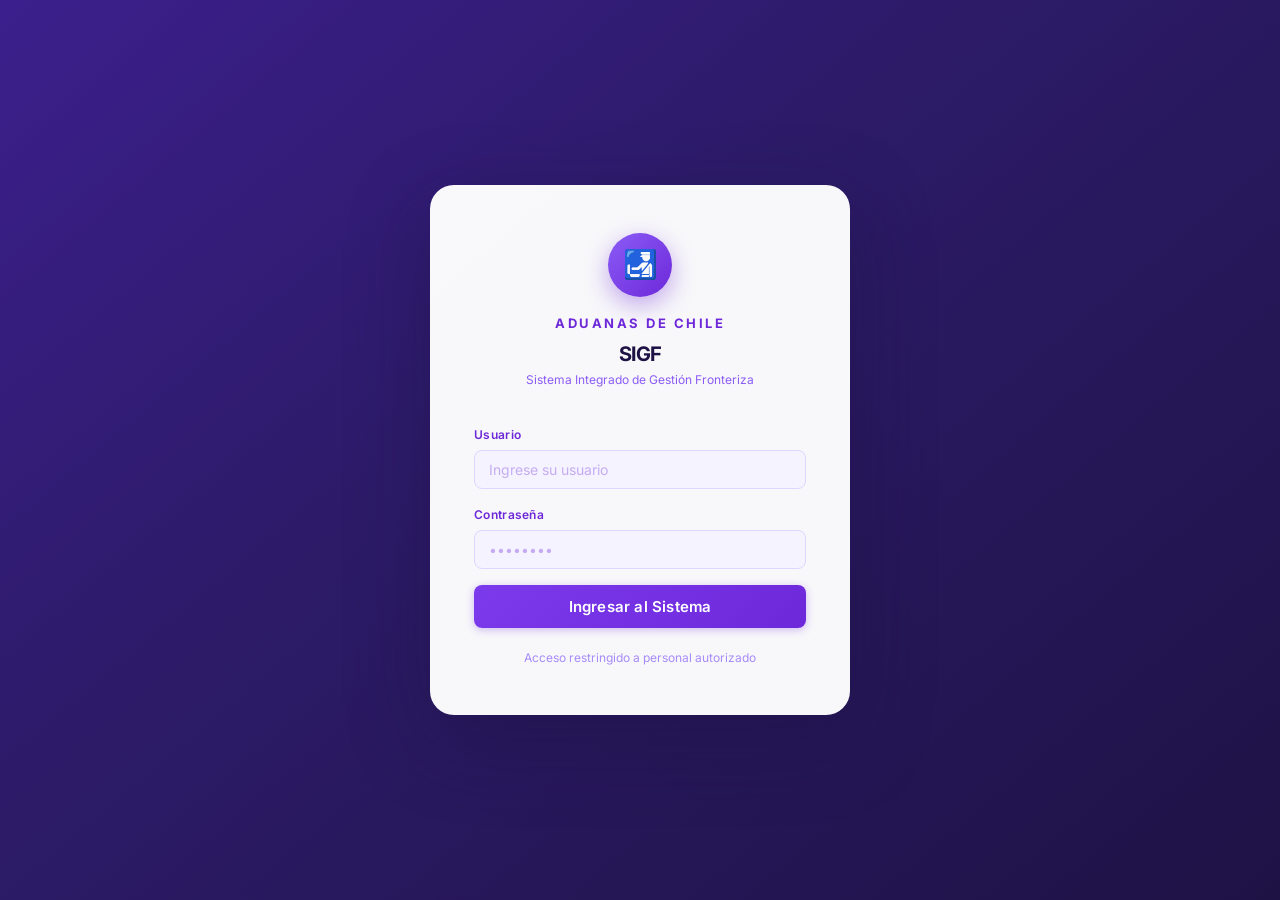
==== index.html @ 6f96b2ba "añadimiento prototipo" ====
<html><head><meta charset="UTF-8"><meta name="viewport" content="width=device-width,initial-scale=1"><title>SIGF – Aduanas de Chile</title><link rel="stylesheet" href="style.css"></head>
<body>
<div class="login-page">
  <div class="login-card">
    <div class="login-brand">
      <div class="login-logo-ring"><span>🛃</span></div>
      <h1>Aduanas de Chile</h1>
      <p>SIGF</p>
      <small>Sistema Integrado de Gestión Fronteriza</small>
    </div>
    <div class="form-group">
      <label>Usuario</label>
      <input type="text" placeholder="Ingrese su usuario">
    </div>
    <div class="form-group">
      <label>Contraseña</label>
      <input type="password" placeholder="••••••••">
    </div>
    <a href="dashboard.html" style="text-decoration:none;display:block;margin-top:8px">
      <button style="width:100%;justify-content:center;padding:12px;font-size:15px">Ingresar al Sistema</button>
    </a>
    <p style="text-align:center;font-size:12px;color:#a78bfa;margin-top:20px">Acceso restringido a personal autorizado</p>
  </div>
</div>
</body></html>
---- style.css ----
@import url('https://fonts.googleapis.com/css2?family=Inter:wght@300;400;500;600;700&display=swap');

*, *::before, *::after { box-sizing: border-box; margin: 0; padding: 0; }

:root {
  --purple-50: #f5f3ff;
  --purple-100: #ede9fe;
  --purple-200: #ddd6fe;
  --purple-400: #a78bfa;
  --purple-500: #8b5cf6;
  --purple-600: #7c3aed;
  --purple-700: #6d28d9;
  --purple-800: #5b21b6;
  --purple-900: #4c1d95;
  --violet-deep: #2d1b69;
  --sidebar-bg: linear-gradient(160deg, #3b1f8c 0%, #2d1b69 50%, #1e1245 100%);
  --accent: #a78bfa;
  --accent-hover: #c4b5fd;
  --text-on-dark: #ede9fe;
  --text-muted-dark: #a78bfa;
  --body-bg: #f5f3ff;
  --card-bg: #ffffff;
  --text-primary: #1e1245;
  --text-secondary: #6d28d9;
  --text-muted: #7c3aed;
  --border: #ddd6fe;
  --input-bg: #f5f3ff;
  --success: #059669;
  --warning: #d97706;
  --danger: #dc2626;
  --radius-sm: 8px;
  --radius-md: 12px;
  --radius-lg: 18px;
  --shadow-sm: 0 1px 3px rgba(109,40,217,0.08), 0 1px 2px rgba(109,40,217,0.04);
  --shadow-md: 0 4px 16px rgba(109,40,217,0.12), 0 1px 4px rgba(109,40,217,0.06);
  --shadow-lg: 0 8px 32px rgba(109,40,217,0.16), 0 2px 8px rgba(109,40,217,0.08);
}

body {
  font-family: 'Inter', sans-serif;
  background: var(--body-bg);
  color: var(--text-primary);
  font-size: 14px;
  line-height: 1.6;
  min-height: 100vh;
}

/* ── SIDEBAR ── */
.sidebar {
  position: fixed;
  left: 0; top: 0;
  width: 240px; height: 100vh;
  background: var(--sidebar-bg);
  display: flex;
  flex-direction: column;
  padding: 0;
  z-index: 100;
  overflow: hidden;
}

.sidebar-header {
  padding: 28px 24px 20px;
  border-bottom: 1px solid rgba(167,139,250,0.15);
}

.sidebar-logo {
  font-size: 11px;
  font-weight: 600;
  letter-spacing: 2px;
  text-transform: uppercase;
  color: var(--accent);
  margin-bottom: 4px;
}

.sidebar-title {
  font-size: 22px;
  font-weight: 700;
  color: #ffffff;
  letter-spacing: -0.5px;
}

.sidebar-subtitle {
  font-size: 11px;
  color: rgba(196,181,253,0.7);
  margin-top: 2px;
  font-weight: 400;
}

.sidebar-nav {
  flex: 1;
  padding: 16px 12px;
  overflow-y: auto;
}

.sidebar-section {
  font-size: 10px;
  font-weight: 600;
  letter-spacing: 1.5px;
  text-transform: uppercase;
  color: rgba(167,139,250,0.5);
  padding: 12px 12px 6px;
}

.sidebar a {
  display: flex;
  align-items: center;
  gap: 10px;
  color: rgba(237,233,254,0.75);
  text-decoration: none;
  padding: 10px 12px;
  border-radius: var(--radius-sm);
  font-size: 13.5px;
  font-weight: 500;
  transition: all 0.18s ease;
  margin-bottom: 2px;
}

.sidebar a:hover {
  background: rgba(167,139,250,0.15);
  color: #ffffff;
}

.sidebar a.active {
  background: rgba(167,139,250,0.22);
  color: #ffffff;
  box-shadow: inset 3px 0 0 var(--accent);
}

.sidebar a .nav-icon {
  font-size: 16px;
  width: 20px;
  text-align: center;
  opacity: 0.85;
}

.sidebar-footer {
  padding: 16px 20px;
  border-top: 1px solid rgba(167,139,250,0.15);
}

.user-chip {
  display: flex;
  align-items: center;
  gap: 10px;
}

.user-avatar {
  width: 32px; height: 32px;
  border-radius: 50%;
  background: linear-gradient(135deg, var(--purple-500), var(--purple-700));
  display: flex; align-items: center; justify-content: center;
  font-size: 12px; font-weight: 600; color: white;
  flex-shrink: 0;
}

.user-name { font-size: 13px; color: var(--text-on-dark); font-weight: 500; }
.user-role { font-size: 11px; color: rgba(196,181,253,0.6); }

/* ── MAIN ── */
.main {
  margin-left: 240px;
  padding: 32px 36px;
  min-height: 100vh;
}

.page-header {
  margin-bottom: 28px;
}

.page-header h1 {
  font-size: 26px;
  font-weight: 700;
  color: var(--text-primary);
  letter-spacing: -0.5px;
}

.page-header p {
  color: var(--purple-600);
  font-size: 13.5px;
  margin-top: 4px;
  font-weight: 400;
}

/* ── CARDS ── */
.card {
  background: var(--card-bg);
  border-radius: var(--radius-lg);
  border: 1px solid var(--border);
  padding: 24px 28px;
  margin-bottom: 20px;
  box-shadow: var(--shadow-sm);
}

.card-title {
  font-size: 14px;
  font-weight: 600;
  color: var(--text-primary);
  margin-bottom: 16px;
  display: flex;
  align-items: center;
  gap: 8px;
}

.card-title::before {
  content: '';
  width: 3px; height: 16px;
  background: var(--purple-500);
  border-radius: 2px;
  display: inline-block;
}

/* ── STATS ── */
.stats {
  display: grid;
  grid-template-columns: repeat(auto-fit, minmax(160px, 1fr));
  gap: 16px;
  margin-bottom: 24px;
}

.stat {
  background: var(--card-bg);
  border: 1px solid var(--border);
  border-radius: var(--radius-md);
  padding: 20px;
  box-shadow: var(--shadow-sm);
  position: relative;
  overflow: hidden;
}

.stat::before {
  content: '';
  position: absolute;
  top: 0; left: 0; right: 0;
  height: 3px;
  background: linear-gradient(90deg, var(--purple-500), var(--purple-400));
}

.stat-icon {
  font-size: 22px;
  color: var(--purple-400);
  margin-bottom: 10px;
}

.stat-label {
  font-size: 11px;
  font-weight: 600;
  letter-spacing: 0.8px;
  text-transform: uppercase;
  color: var(--purple-600);
  margin-bottom: 4px;
}

.stat-value {
  font-size: 28px;
  font-weight: 700;
  color: var(--text-primary);
  letter-spacing: -1px;
}

.stat-sub {
  font-size: 11px;
  color: var(--success);
  font-weight: 500;
  margin-top: 4px;
}

/* ── FORM ELEMENTS ── */
.form-group {
  margin-bottom: 16px;
}

.form-group label {
  display: block;
  font-size: 12px;
  font-weight: 600;
  color: var(--purple-700);
  margin-bottom: 6px;
  letter-spacing: 0.3px;
}

input[type="text"], input[type="password"], input[type="date"],
input:not([type]), select, textarea {
  width: 100%;
  padding: 10px 14px;
  background: var(--input-bg);
  border: 1.5px solid var(--border);
  border-radius: var(--radius-sm);
  font-family: inherit;
  font-size: 14px;
  color: var(--text-primary);
  outline: none;
  transition: border-color 0.18s, box-shadow 0.18s;
  appearance: none;
}

input:not([type="checkbox"]):focus, select:focus {
  border-color: var(--purple-500);
  box-shadow: 0 0 0 3px rgba(139,92,246,0.15);
  background: #ffffff;
}

input::placeholder { color: rgba(109,40,217,0.35); }

/* ── BUTTONS ── */
button, .btn {
  display: inline-flex;
  align-items: center;
  gap: 7px;
  padding: 10px 20px;
  border-radius: var(--radius-sm);
  font-family: inherit;
  font-size: 13.5px;
  font-weight: 600;
  cursor: pointer;
  border: none;
  transition: all 0.18s ease;
  letter-spacing: 0.2px;
}

.btn-primary, button:not(.btn-secondary):not(.btn-ghost) {
  background: linear-gradient(135deg, var(--purple-600), var(--purple-700));
  color: white;
  box-shadow: 0 2px 8px rgba(109,40,217,0.3);
}

.btn-primary:hover, button:not(.btn-secondary):not(.btn-ghost):hover {
  background: linear-gradient(135deg, var(--purple-500), var(--purple-600));
  box-shadow: 0 4px 14px rgba(109,40,217,0.4);
  transform: translateY(-1px);
}

.btn-secondary {
  background: var(--purple-50);
  color: var(--purple-700);
  border: 1.5px solid var(--purple-200);
}

.btn-secondary:hover {
  background: var(--purple-100);
  border-color: var(--purple-400);
}

.btn-ghost {
  background: transparent;
  color: var(--purple-600);
  border: 1.5px solid var(--border);
}

.btn-ghost:hover { background: var(--purple-50); }

/* ── TABLE ── */
table {
  width: 100%;
  border-collapse: collapse;
  font-size: 13.5px;
}

th {
  background: var(--purple-50);
  color: var(--purple-700);
  font-weight: 600;
  font-size: 11px;
  letter-spacing: 0.8px;
  text-transform: uppercase;
  padding: 10px 14px;
  text-align: left;
  border-bottom: 2px solid var(--border);
}

td {
  padding: 12px 14px;
  border-bottom: 1px solid var(--purple-50);
  color: var(--text-primary);
  vertical-align: middle;
}

tr:last-child td { border-bottom: none; }
tr:hover td { background: var(--purple-50); }

/* ── BADGES ── */
.badge {
  display: inline-flex;
  align-items: center;
  gap: 4px;
  padding: 3px 10px;
  border-radius: 99px;
  font-size: 11px;
  font-weight: 600;
}

.badge-success { background: #d1fae5; color: #065f46; }
.badge-warning { background: #fef3c7; color: #92400e; }
.badge-danger  { background: #fee2e2; color: #991b1b; }
.badge-purple  { background: var(--purple-100); color: var(--purple-800); }

/* ── ALERT / NOTICE ── */
.alert {
  display: flex;
  align-items: flex-start;
  gap: 12px;
  padding: 14px 18px;
  border-radius: var(--radius-md);
  margin-bottom: 20px;
  font-size: 13.5px;
}

.alert-warning {
  background: #fffbeb;
  border: 1px solid #fde68a;
  color: #92400e;
}

.alert-icon { font-size: 18px; flex-shrink: 0; margin-top: 1px; }

/* ── CHECKBOX CUSTOM ── */
.check-item {
  display: flex;
  align-items: center;
  gap: 10px;
  padding: 12px 0;
  border-bottom: 1px solid var(--purple-50);
  cursor: pointer;
}

.check-item:last-of-type { border-bottom: none; }

.check-item input[type="checkbox"] {
  width: 18px; height: 18px;
  accent-color: var(--purple-600);
  cursor: pointer;
  flex-shrink: 0;
}

.check-item span { font-size: 14px; color: var(--text-primary); font-weight: 500; }
.check-item small { color: var(--purple-600); font-size: 12px; }

/* ── LOGIN PAGE ── */
.login-page {
  min-height: 100vh;
  display: flex;
  align-items: center;
  justify-content: center;
  background: linear-gradient(140deg, #3b1f8c 0%, #2d1b69 40%, #1e1245 100%);
  padding: 24px;
}

.login-card {
  background: rgba(255,255,255,0.97);
  border-radius: 24px;
  padding: 48px 44px;
  width: 100%;
  max-width: 420px;
  box-shadow: 0 24px 80px rgba(29,18,69,0.45);
}

.login-brand {
  text-align: center;
  margin-bottom: 36px;
}

.login-logo-ring {
  width: 64px; height: 64px;
  border-radius: 50%;
  background: linear-gradient(135deg, var(--purple-500), var(--purple-700));
  display: flex; align-items: center; justify-content: center;
  margin: 0 auto 16px;
  box-shadow: 0 8px 24px rgba(109,40,217,0.4);
}

.login-logo-ring span { font-size: 28px; }

.login-brand h1 {
  font-size: 13px;
  font-weight: 700;
  letter-spacing: 2.5px;
  text-transform: uppercase;
  color: var(--purple-700);
  margin-bottom: 4px;
}

.login-brand p {
  font-size: 20px;
  font-weight: 700;
  color: var(--text-primary);
  letter-spacing: -0.5px;
}

.login-brand small {
  font-size: 12px;
  color: var(--purple-500);
}

.form-row { display: grid; grid-template-columns: 1fr 1fr; gap: 12px; }

/* ── DIVIDER ── */
.divider {
  height: 1px;
  background: var(--border);
  margin: 20px 0;
}

/* ── SCROLLBAR ── */
::-webkit-scrollbar { width: 5px; }
::-webkit-scrollbar-track { background: transparent; }
::-webkit-scrollbar-thumb { background: var(--purple-200); border-radius: 99px; }
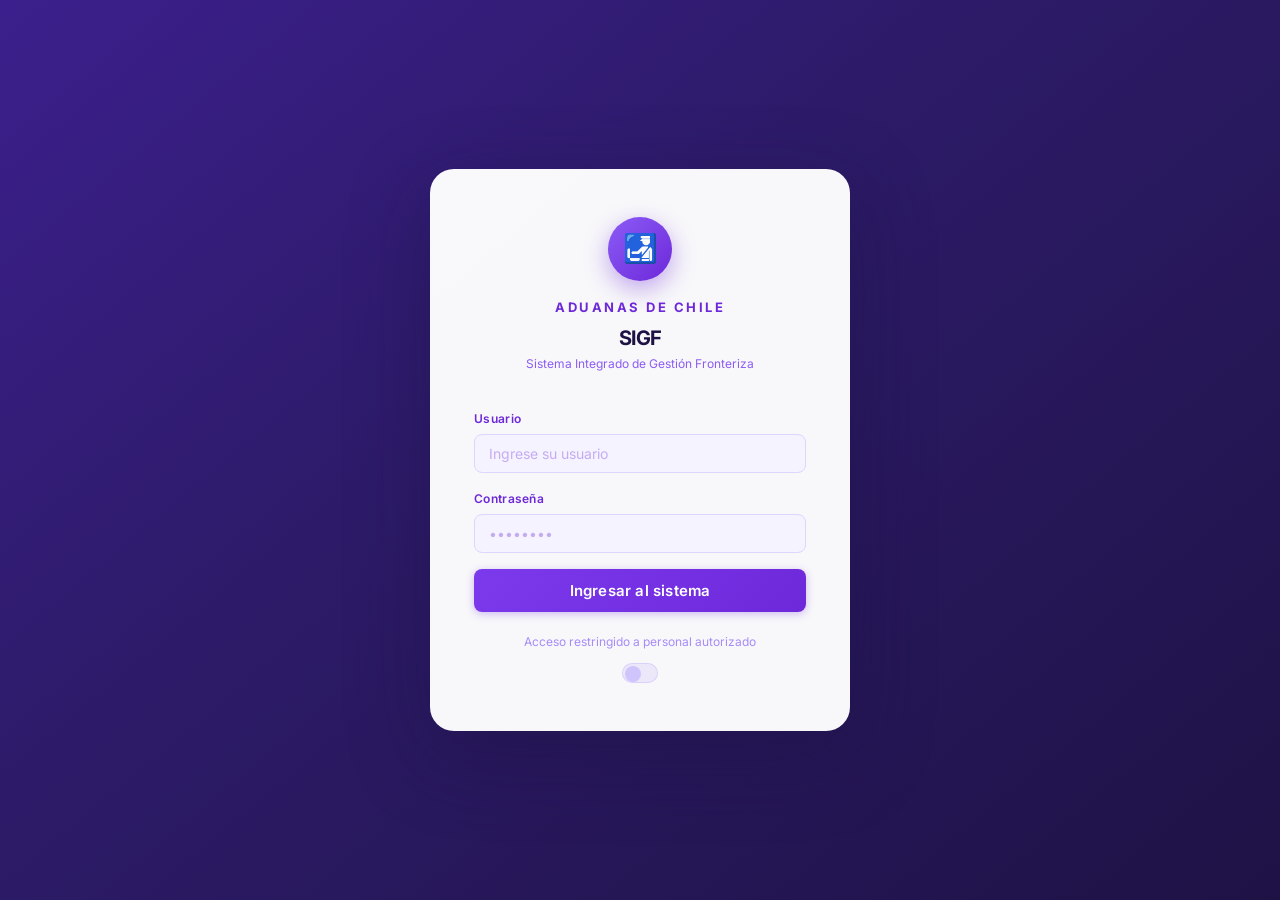
==== commit d6042b5e: "nueva version prototipo" ====
--- a/index.html
+++ b/index.html
@@ -1,4 +1,6 @@
-<html><head><meta charset="UTF-8"><meta name="viewport" content="width=device-width,initial-scale=1"><title>SIGF – Aduanas de Chile</title><link rel="stylesheet" href="style.css"></head>
+<html><head><meta charset="UTF-8"><meta name="viewport" content="width=device-width,initial-scale=1"><link rel="stylesheet" href="style.css"><script>
+  (function(){var d=localStorage.getItem("sigf-dark");if(d==="true"||(d===null&&window.matchMedia("(prefers-color-scheme:dark)").matches))document.body.classList.add("dark")})()
+</script><title>SIGF – Aduanas de Chile</title></head>
 <body>
 <div class="login-page">
   <div class="login-card">
@@ -8,18 +10,14 @@
       <p>SIGF</p>
       <small>Sistema Integrado de Gestión Fronteriza</small>
     </div>
-    <div class="form-group">
-      <label>Usuario</label>
-      <input type="text" placeholder="Ingrese su usuario">
-    </div>
-    <div class="form-group">
-      <label>Contraseña</label>
-      <input type="password" placeholder="••••••••">
-    </div>
+    <div class="form-group"><label>Usuario</label><input type="text" placeholder="Ingrese su usuario"></div>
+    <div class="form-group"><label>Contraseña</label><input type="password" placeholder="••••••••"></div>
     <a href="dashboard.html" style="text-decoration:none;display:block;margin-top:8px">
-      <button style="width:100%;justify-content:center;padding:12px;font-size:15px">Ingresar al Sistema</button>
+      <button style="width:100%;justify-content:center;padding:12px;font-size:15px">Ingresar al sistema</button>
     </a>
     <p style="text-align:center;font-size:12px;color:#a78bfa;margin-top:20px">Acceso restringido a personal autorizado</p>
+    <div style="text-align:center;margin-top:12px"><span class="dark-toggle" style="display:inline-block;cursor:pointer" title="Modo oscuro"></span></div>
   </div>
 </div>
+<script src="sigf.js"></script>
 </body></html>
--- a/style.css
+++ b/style.css
@@ -2,6 +2,7 @@
 
 *, *::before, *::after { box-sizing: border-box; margin: 0; padding: 0; }
 
+/* ── LIGHT MODE ── */
 :root {
   --purple-50: #f5f3ff;
   --purple-100: #ede9fe;
@@ -12,30 +13,46 @@
   --purple-700: #6d28d9;
   --purple-800: #5b21b6;
   --purple-900: #4c1d95;
-  --violet-deep: #2d1b69;
   --sidebar-bg: linear-gradient(160deg, #3b1f8c 0%, #2d1b69 50%, #1e1245 100%);
   --accent: #a78bfa;
-  --accent-hover: #c4b5fd;
-  --text-on-dark: #ede9fe;
-  --text-muted-dark: #a78bfa;
   --body-bg: #f5f3ff;
   --card-bg: #ffffff;
   --text-primary: #1e1245;
   --text-secondary: #6d28d9;
-  --text-muted: #7c3aed;
   --border: #ddd6fe;
   --input-bg: #f5f3ff;
+  --input-text: #1e1245;
+  --th-bg: #f5f3ff;
+  --tr-hover: #f5f3ff;
+  --td-border: #ede9fe;
+  --label-color: #6d28d9;
   --success: #059669;
-  --warning: #d97706;
-  --danger: #dc2626;
   --radius-sm: 8px;
   --radius-md: 12px;
   --radius-lg: 18px;
-  --shadow-sm: 0 1px 3px rgba(109,40,217,0.08), 0 1px 2px rgba(109,40,217,0.04);
-  --shadow-md: 0 4px 16px rgba(109,40,217,0.12), 0 1px 4px rgba(109,40,217,0.06);
-  --shadow-lg: 0 8px 32px rgba(109,40,217,0.16), 0 2px 8px rgba(109,40,217,0.08);
-}
-
+  --shadow-sm: 0 1px 3px rgba(109,40,217,0.08);
+  --shadow-md: 0 4px 16px rgba(109,40,217,0.12);
+  --transition: 0.22s ease;
+}
+
+/* ── DARK MODE ── */
+body.dark {
+  --body-bg: #0f0a1e;
+  --card-bg: #1a1133;
+  --text-primary: #ede9fe;
+  --text-secondary: #c4b5fd;
+  --border: #2d1f5e;
+  --input-bg: #130d2b;
+  --input-text: #ede9fe;
+  --th-bg: #1a1133;
+  --tr-hover: #1e1540;
+  --td-border: #1e1540;
+  --label-color: #c4b5fd;
+  --shadow-sm: 0 1px 3px rgba(0,0,0,0.4);
+  --shadow-md: 0 4px 16px rgba(0,0,0,0.5);
+}
+
+/* ── BASE ── */
 body {
   font-family: 'Inter', sans-serif;
   background: var(--body-bg);
@@ -43,7 +60,29 @@
   font-size: 14px;
   line-height: 1.6;
   min-height: 100vh;
-}
+  transition: background var(--transition), color var(--transition);
+}
+
+/* ── PAGE TRANSITIONS ── */
+.page-enter {
+  animation: fadeSlideIn 0.3s ease forwards;
+}
+
+@keyframes fadeSlideIn {
+  from { opacity: 0; transform: translateY(14px); }
+  to   { opacity: 1; transform: translateY(0); }
+}
+
+.card {
+  animation: fadeSlideIn 0.3s ease forwards;
+}
+.card:nth-child(2) { animation-delay: 0.05s; }
+.card:nth-child(3) { animation-delay: 0.1s; }
+.stat { animation: fadeSlideIn 0.3s ease forwards; }
+.stat:nth-child(1) { animation-delay: 0.0s; }
+.stat:nth-child(2) { animation-delay: 0.06s; }
+.stat:nth-child(3) { animation-delay: 0.12s; }
+.stat:nth-child(4) { animation-delay: 0.18s; }
 
 /* ── SIDEBAR ── */
 .sidebar {
@@ -53,9 +92,9 @@
   background: var(--sidebar-bg);
   display: flex;
   flex-direction: column;
-  padding: 0;
-  z-index: 100;
+  z-index: 200;
   overflow: hidden;
+  transition: transform 0.3s cubic-bezier(0.4,0,0.2,1), width 0.3s ease;
 }
 
 .sidebar-header {
@@ -83,7 +122,6 @@
   font-size: 11px;
   color: rgba(196,181,253,0.7);
   margin-top: 2px;
-  font-weight: 400;
 }
 
 .sidebar-nav {
@@ -111,13 +149,14 @@
   border-radius: var(--radius-sm);
   font-size: 13.5px;
   font-weight: 500;
-  transition: all 0.18s ease;
+  transition: background 0.18s, color 0.18s, transform 0.18s;
   margin-bottom: 2px;
 }
 
 .sidebar a:hover {
   background: rgba(167,139,250,0.15);
   color: #ffffff;
+  transform: translateX(3px);
 }
 
 .sidebar a.active {
@@ -126,23 +165,18 @@
   box-shadow: inset 3px 0 0 var(--accent);
 }
 
-.sidebar a .nav-icon {
-  font-size: 16px;
-  width: 20px;
-  text-align: center;
-  opacity: 0.85;
-}
+.sidebar a .nav-icon { font-size: 16px; width: 20px; text-align: center; }
 
 .sidebar-footer {
   padding: 16px 20px;
   border-top: 1px solid rgba(167,139,250,0.15);
-}
-
-.user-chip {
   display: flex;
   align-items: center;
-  gap: 10px;
-}
+  justify-content: space-between;
+  gap: 8px;
+}
+
+.user-chip { display: flex; align-items: center; gap: 10px; }
 
 .user-avatar {
   width: 32px; height: 32px;
@@ -153,19 +187,85 @@
   flex-shrink: 0;
 }
 
-.user-name { font-size: 13px; color: var(--text-on-dark); font-weight: 500; }
+.user-name { font-size: 13px; color: #ede9fe; font-weight: 500; }
 .user-role { font-size: 11px; color: rgba(196,181,253,0.6); }
+
+/* ── DARK MODE TOGGLE ── */
+.dark-toggle {
+  background: rgba(167,139,250,0.15);
+  border: 1px solid rgba(167,139,250,0.25);
+  border-radius: 99px;
+  width: 36px; height: 20px;
+  position: relative;
+  cursor: pointer;
+  flex-shrink: 0;
+  transition: background 0.2s;
+}
+
+.dark-toggle::after {
+  content: '';
+  position: absolute;
+  top: 2px; left: 2px;
+  width: 16px; height: 16px;
+  border-radius: 50%;
+  background: rgba(196,181,253,0.7);
+  transition: transform 0.22s cubic-bezier(0.4,0,0.2,1), background 0.2s;
+}
+
+body.dark .dark-toggle { background: rgba(139,92,246,0.4); }
+body.dark .dark-toggle::after { transform: translateX(16px); background: #ffffff; }
+
+/* ── HAMBURGER (mobile) ── */
+.hamburger {
+  display: none;
+  position: fixed;
+  top: 14px; left: 14px;
+  z-index: 300;
+  background: var(--purple-700);
+  border: none;
+  border-radius: var(--radius-sm);
+  width: 40px; height: 40px;
+  cursor: pointer;
+  flex-direction: column;
+  align-items: center;
+  justify-content: center;
+  gap: 5px;
+  transition: background 0.18s;
+}
+
+.hamburger span {
+  display: block;
+  width: 20px; height: 2px;
+  background: white;
+  border-radius: 2px;
+  transition: transform 0.25s, opacity 0.25s;
+}
+
+.hamburger.open span:nth-child(1) { transform: translateY(7px) rotate(45deg); }
+.hamburger.open span:nth-child(2) { opacity: 0; }
+.hamburger.open span:nth-child(3) { transform: translateY(-7px) rotate(-45deg); }
+
+.sidebar-overlay {
+  display: none;
+  position: fixed;
+  inset: 0;
+  background: rgba(0,0,0,0.5);
+  z-index: 190;
+  backdrop-filter: blur(2px);
+  animation: fadeIn 0.2s ease;
+}
+
+@keyframes fadeIn { from { opacity: 0; } to { opacity: 1; } }
 
 /* ── MAIN ── */
 .main {
   margin-left: 240px;
   padding: 32px 36px;
   min-height: 100vh;
-}
-
-.page-header {
-  margin-bottom: 28px;
-}
+  transition: margin-left 0.3s ease;
+}
+
+.page-header { margin-bottom: 28px; animation: fadeSlideIn 0.3s ease; }
 
 .page-header h1 {
   font-size: 26px;
@@ -175,10 +275,9 @@
 }
 
 .page-header p {
-  color: var(--purple-600);
+  color: var(--text-secondary);
   font-size: 13.5px;
   margin-top: 4px;
-  font-weight: 400;
 }
 
 /* ── CARDS ── */
@@ -189,7 +288,10 @@
   padding: 24px 28px;
   margin-bottom: 20px;
   box-shadow: var(--shadow-sm);
-}
+  transition: background var(--transition), border-color var(--transition), box-shadow 0.18s;
+}
+
+.card:hover { box-shadow: var(--shadow-md); }
 
 .card-title {
   font-size: 14px;
@@ -225,7 +327,10 @@
   box-shadow: var(--shadow-sm);
   position: relative;
   overflow: hidden;
-}
+  transition: background var(--transition), border-color var(--transition), transform 0.18s, box-shadow 0.18s;
+}
+
+.stat:hover { transform: translateY(-3px); box-shadow: var(--shadow-md); }
 
 .stat::before {
   content: '';
@@ -235,47 +340,23 @@
   background: linear-gradient(90deg, var(--purple-500), var(--purple-400));
 }
 
-.stat-icon {
-  font-size: 22px;
-  color: var(--purple-400);
-  margin-bottom: 10px;
-}
-
+.stat-icon { font-size: 22px; margin-bottom: 10px; }
 .stat-label {
-  font-size: 11px;
-  font-weight: 600;
-  letter-spacing: 0.8px;
-  text-transform: uppercase;
-  color: var(--purple-600);
-  margin-bottom: 4px;
-}
-
-.stat-value {
-  font-size: 28px;
-  font-weight: 700;
-  color: var(--text-primary);
-  letter-spacing: -1px;
-}
-
-.stat-sub {
-  font-size: 11px;
-  color: var(--success);
-  font-weight: 500;
-  margin-top: 4px;
-}
-
-/* ── FORM ELEMENTS ── */
-.form-group {
-  margin-bottom: 16px;
-}
+  font-size: 11px; font-weight: 600;
+  letter-spacing: 0.8px; text-transform: uppercase;
+  color: var(--text-secondary); margin-bottom: 4px;
+}
+.stat-value { font-size: 28px; font-weight: 700; color: var(--text-primary); letter-spacing: -1px; }
+.stat-sub { font-size: 11px; color: var(--success); font-weight: 500; margin-top: 4px; }
+
+/* ── FORMS ── */
+.form-group { margin-bottom: 16px; }
 
 .form-group label {
   display: block;
-  font-size: 12px;
-  font-weight: 600;
-  color: var(--purple-700);
-  margin-bottom: 6px;
-  letter-spacing: 0.3px;
+  font-size: 12px; font-weight: 600;
+  color: var(--label-color);
+  margin-bottom: 6px; letter-spacing: 0.3px;
 }
 
 input[type="text"], input[type="password"], input[type="date"],
@@ -287,19 +368,22 @@
   border-radius: var(--radius-sm);
   font-family: inherit;
   font-size: 14px;
-  color: var(--text-primary);
+  color: var(--input-text);
   outline: none;
-  transition: border-color 0.18s, box-shadow 0.18s;
+  transition: border-color 0.18s, box-shadow 0.18s, background var(--transition);
   appearance: none;
 }
 
 input:not([type="checkbox"]):focus, select:focus {
   border-color: var(--purple-500);
   box-shadow: 0 0 0 3px rgba(139,92,246,0.15);
-  background: #ffffff;
 }
 
 input::placeholder { color: rgba(109,40,217,0.35); }
+body.dark input::placeholder { color: rgba(196,181,253,0.3); }
+body.dark select option { background: #1a1133; color: #ede9fe; }
+
+.form-row { display: grid; grid-template-columns: 1fr 1fr; gap: 12px; }
 
 /* ── BUTTONS ── */
 button, .btn {
@@ -317,13 +401,13 @@
   letter-spacing: 0.2px;
 }
 
-.btn-primary, button:not(.btn-secondary):not(.btn-ghost) {
+button:not(.btn-secondary):not(.btn-ghost):not(.dark-toggle):not(.hamburger) {
   background: linear-gradient(135deg, var(--purple-600), var(--purple-700));
   color: white;
   box-shadow: 0 2px 8px rgba(109,40,217,0.3);
 }
 
-.btn-primary:hover, button:not(.btn-secondary):not(.btn-ghost):hover {
+button:not(.btn-secondary):not(.btn-ghost):not(.dark-toggle):not(.hamburger):hover {
   background: linear-gradient(135deg, var(--purple-500), var(--purple-600));
   box-shadow: 0 4px 14px rgba(109,40,217,0.4);
   transform: translateY(-1px);
@@ -334,30 +418,24 @@
   color: var(--purple-700);
   border: 1.5px solid var(--purple-200);
 }
-
-.btn-secondary:hover {
-  background: var(--purple-100);
-  border-color: var(--purple-400);
-}
+body.dark .btn-secondary { background: #2d1f5e; color: #c4b5fd; border-color: #3d2a7a; }
+.btn-secondary:hover { background: var(--purple-100); }
 
 .btn-ghost {
   background: transparent;
   color: var(--purple-600);
   border: 1.5px solid var(--border);
 }
-
+body.dark .btn-ghost { color: #c4b5fd; }
 .btn-ghost:hover { background: var(--purple-50); }
+body.dark .btn-ghost:hover { background: rgba(139,92,246,0.1); }
 
 /* ── TABLE ── */
-table {
-  width: 100%;
-  border-collapse: collapse;
-  font-size: 13.5px;
-}
+table { width: 100%; border-collapse: collapse; font-size: 13.5px; }
 
 th {
-  background: var(--purple-50);
-  color: var(--purple-700);
+  background: var(--th-bg);
+  color: var(--text-secondary);
   font-weight: 600;
   font-size: 11px;
   letter-spacing: 0.8px;
@@ -365,23 +443,24 @@
   padding: 10px 14px;
   text-align: left;
   border-bottom: 2px solid var(--border);
+  transition: background var(--transition);
 }
 
 td {
   padding: 12px 14px;
-  border-bottom: 1px solid var(--purple-50);
+  border-bottom: 1px solid var(--td-border);
   color: var(--text-primary);
   vertical-align: middle;
+  transition: background 0.15s;
 }
 
 tr:last-child td { border-bottom: none; }
-tr:hover td { background: var(--purple-50); }
+tr:hover td { background: var(--tr-hover); }
 
 /* ── BADGES ── */
 .badge {
   display: inline-flex;
   align-items: center;
-  gap: 4px;
   padding: 3px 10px;
   border-radius: 99px;
   font-size: 11px;
@@ -393,7 +472,12 @@
 .badge-danger  { background: #fee2e2; color: #991b1b; }
 .badge-purple  { background: var(--purple-100); color: var(--purple-800); }
 
-/* ── ALERT / NOTICE ── */
+body.dark .badge-success { background: #064e3b; color: #6ee7b7; }
+body.dark .badge-warning { background: #78350f; color: #fcd34d; }
+body.dark .badge-danger  { background: #7f1d1d; color: #fca5a5; }
+body.dark .badge-purple  { background: #2d1f5e; color: #c4b5fd; }
+
+/* ── ALERT ── */
 .alert {
   display: flex;
   align-items: flex-start;
@@ -404,37 +488,25 @@
   font-size: 13.5px;
 }
 
-.alert-warning {
-  background: #fffbeb;
-  border: 1px solid #fde68a;
-  color: #92400e;
-}
-
+.alert-warning { background: #fffbeb; border: 1px solid #fde68a; color: #92400e; }
+body.dark .alert-warning { background: #2d1a00; border-color: #78350f; color: #fcd34d; }
 .alert-icon { font-size: 18px; flex-shrink: 0; margin-top: 1px; }
 
-/* ── CHECKBOX CUSTOM ── */
+/* ── CHECKBOXES ── */
 .check-item {
   display: flex;
   align-items: center;
   gap: 10px;
   padding: 12px 0;
-  border-bottom: 1px solid var(--purple-50);
+  border-bottom: 1px solid var(--td-border);
   cursor: pointer;
-}
-
+  transition: background 0.15s;
+}
 .check-item:last-of-type { border-bottom: none; }
-
-.check-item input[type="checkbox"] {
-  width: 18px; height: 18px;
-  accent-color: var(--purple-600);
-  cursor: pointer;
-  flex-shrink: 0;
-}
-
+.check-item input[type="checkbox"] { width: 18px; height: 18px; accent-color: var(--purple-600); flex-shrink: 0; }
 .check-item span { font-size: 14px; color: var(--text-primary); font-weight: 500; }
-.check-item small { color: var(--purple-600); font-size: 12px; }
-
-/* ── LOGIN PAGE ── */
+
+/* ── LOGIN ── */
 .login-page {
   min-height: 100vh;
   display: flex;
@@ -451,12 +523,19 @@
   width: 100%;
   max-width: 420px;
   box-shadow: 0 24px 80px rgba(29,18,69,0.45);
-}
-
-.login-brand {
-  text-align: center;
-  margin-bottom: 36px;
-}
+  animation: loginIn 0.45s cubic-bezier(0.34,1.56,0.64,1) forwards;
+}
+
+@keyframes loginIn {
+  from { opacity: 0; transform: scale(0.92) translateY(20px); }
+  to   { opacity: 1; transform: scale(1) translateY(0); }
+}
+
+body.dark .login-card { background: rgba(26,17,51,0.98); }
+body.dark .login-card .login-brand h1 { color: var(--accent); }
+body.dark .login-card .login-brand p { color: #ede9fe; }
+
+.login-brand { text-align: center; margin-bottom: 36px; }
 
 .login-logo-ring {
   width: 64px; height: 64px;
@@ -465,41 +544,62 @@
   display: flex; align-items: center; justify-content: center;
   margin: 0 auto 16px;
   box-shadow: 0 8px 24px rgba(109,40,217,0.4);
+  animation: pulse 2.5s ease-in-out infinite;
+}
+
+@keyframes pulse {
+  0%, 100% { box-shadow: 0 8px 24px rgba(109,40,217,0.4); }
+  50%       { box-shadow: 0 8px 36px rgba(109,40,217,0.65); }
 }
 
 .login-logo-ring span { font-size: 28px; }
-
-.login-brand h1 {
-  font-size: 13px;
-  font-weight: 700;
-  letter-spacing: 2.5px;
-  text-transform: uppercase;
-  color: var(--purple-700);
-  margin-bottom: 4px;
-}
-
-.login-brand p {
-  font-size: 20px;
-  font-weight: 700;
-  color: var(--text-primary);
-  letter-spacing: -0.5px;
-}
-
-.login-brand small {
-  font-size: 12px;
-  color: var(--purple-500);
-}
-
-.form-row { display: grid; grid-template-columns: 1fr 1fr; gap: 12px; }
-
-/* ── DIVIDER ── */
-.divider {
-  height: 1px;
-  background: var(--border);
-  margin: 20px 0;
-}
+.login-brand h1 { font-size: 13px; font-weight: 700; letter-spacing: 2.5px; text-transform: uppercase; color: var(--purple-700); margin-bottom: 4px; }
+.login-brand p { font-size: 20px; font-weight: 700; color: var(--text-primary); letter-spacing: -0.5px; }
+.login-brand small { font-size: 12px; color: var(--purple-500); }
 
 /* ── SCROLLBAR ── */
 ::-webkit-scrollbar { width: 5px; }
 ::-webkit-scrollbar-track { background: transparent; }
 ::-webkit-scrollbar-thumb { background: var(--purple-200); border-radius: 99px; }
+
+/* ── RESPONSIVE ── */
+@media (max-width: 768px) {
+  .hamburger { display: flex; }
+
+  .sidebar {
+    transform: translateX(-100%);
+    width: 260px;
+  }
+
+  .sidebar.open {
+    transform: translateX(0);
+    box-shadow: 4px 0 40px rgba(0,0,0,0.4);
+  }
+
+  .sidebar-overlay.show { display: block; }
+
+  .main {
+    margin-left: 0;
+    padding: 20px 16px;
+    padding-top: 68px;
+  }
+
+  .page-header h1 { font-size: 20px; }
+
+  .form-row { grid-template-columns: 1fr; }
+
+  .stats { grid-template-columns: 1fr 1fr; }
+
+  .card { padding: 18px 16px; }
+
+  table { font-size: 12px; }
+  th, td { padding: 8px 10px; }
+
+  .login-card { padding: 32px 24px; }
+
+  button:not(.hamburger) { font-size: 13px; padding: 9px 16px; }
+}
+
+@media (max-width: 480px) {
+  .stats { grid-template-columns: 1fr; }
+}
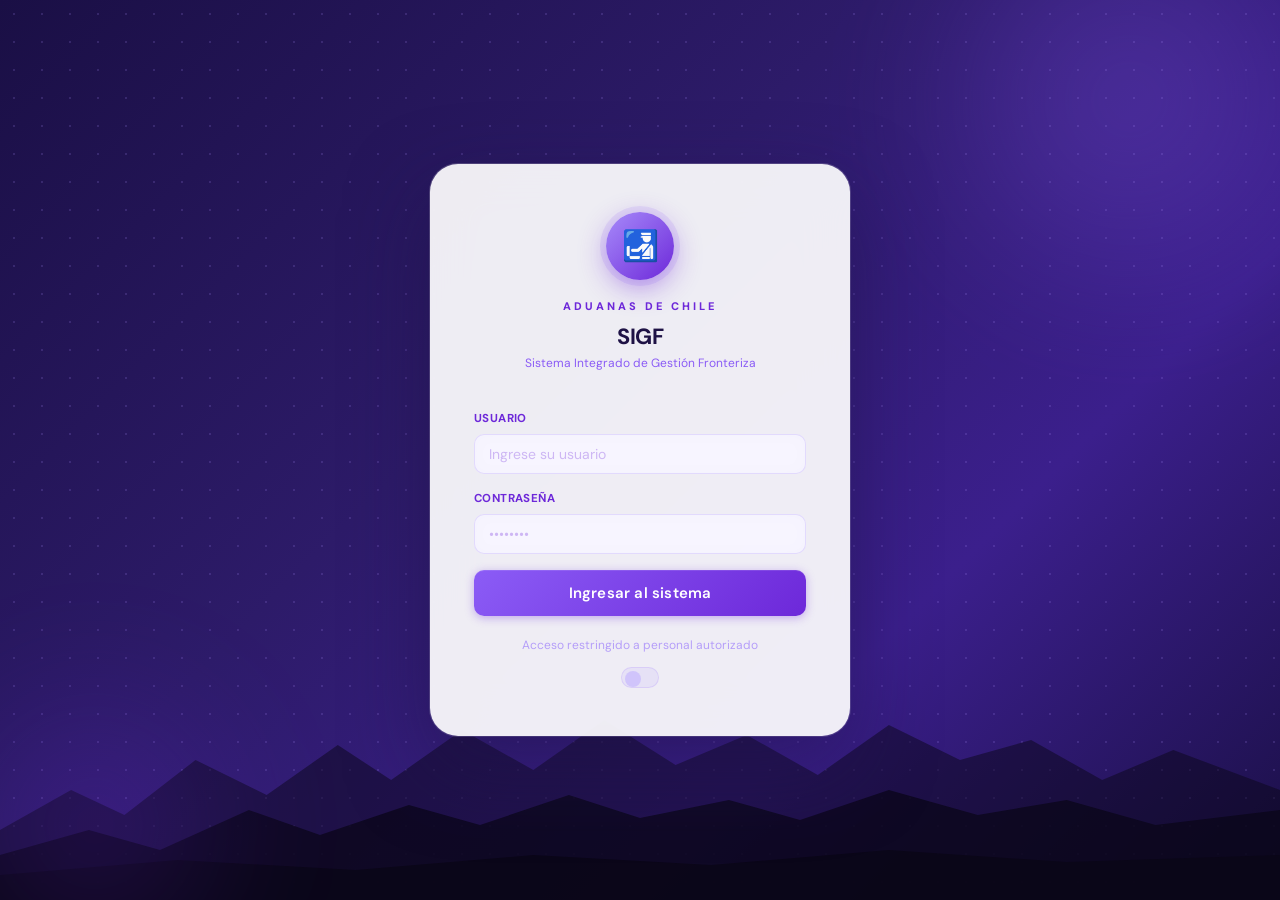
==== commit 456b22c4: "Rediseño" ====
--- a/index.html
+++ b/index.html
@@ -1,8 +1,17 @@
 <html><head><meta charset="UTF-8"><meta name="viewport" content="width=device-width,initial-scale=1"><link rel="stylesheet" href="style.css"><script>
-  (function(){var d=localStorage.getItem("sigf-dark");if(d==="true"||(d===null&&window.matchMedia("(prefers-color-scheme:dark)").matches))document.body.classList.add("dark")})()
-</script><title>SIGF – Aduanas de Chile</title></head>
+  (function(){var d=localStorage.getItem("sigf-dark");if(d==="true"||(d===null&&window.matchMedia("(prefers-color-scheme:dark)").matches))document.body.classList.add("dark")})()</script>
+<title>SIGF – Aduanas de Chile</title></head>
 <body>
 <div class="login-page">
+  <div class="login-dots"></div>
+  <!-- Mountain silhouette banner -->
+  <div class="login-banner">
+    <svg viewBox="0 0 1440 200" preserveAspectRatio="none" xmlns="http://www.w3.org/2000/svg">
+      <path d="M0,200 L0,130 L80,90 L140,115 L220,60 L300,95 L380,45 L440,80 L520,30 L600,70 L680,20 L760,65 L840,35 L920,75 L1000,25 L1080,60 L1160,40 L1240,80 L1320,50 L1440,90 L1440,200 Z" fill="rgba(10,6,24,0.5)"/>
+      <path d="M0,200 L0,155 L100,130 L180,150 L280,110 L360,135 L460,105 L540,125 L640,95 L720,118 L820,100 L900,120 L1000,90 L1100,115 L1200,100 L1300,125 L1440,110 L1440,200 Z" fill="rgba(10,6,24,0.75)"/>
+      <path d="M0,200 L0,175 L200,160 L400,170 L600,155 L800,165 L1000,150 L1200,162 L1440,155 L1440,200 Z" fill="rgba(10,6,24,0.9)"/>
+    </svg>
+  </div>
   <div class="login-card">
     <div class="login-brand">
       <div class="login-logo-ring"><span>🛃</span></div>
@@ -12,10 +21,10 @@
     </div>
     <div class="form-group"><label>Usuario</label><input type="text" placeholder="Ingrese su usuario"></div>
     <div class="form-group"><label>Contraseña</label><input type="password" placeholder="••••••••"></div>
-    <a href="dashboard.html" style="text-decoration:none;display:block;margin-top:8px">
-      <button style="width:100%;justify-content:center;padding:12px;font-size:15px">Ingresar al sistema</button>
+    <a href="dashboard.html" style="text-decoration:none;display:block;margin-top:10px">
+      <button style="width:100%;justify-content:center;padding:13px;font-size:15px">Ingresar al sistema</button>
     </a>
-    <p style="text-align:center;font-size:12px;color:#a78bfa;margin-top:20px">Acceso restringido a personal autorizado</p>
+    <p style="text-align:center;font-size:12px;color:#a78bfa;margin-top:20px;opacity:0.8">Acceso restringido a personal autorizado</p>
     <div style="text-align:center;margin-top:12px"><span class="dark-toggle" style="display:inline-block;cursor:pointer" title="Modo oscuro"></span></div>
   </div>
 </div>
--- a/style.css
+++ b/style.css
@@ -1,4 +1,4 @@
-@import url('https://fonts.googleapis.com/css2?family=Inter:wght@300;400;500;600;700&display=swap');
+@import url('https://fonts.googleapis.com/css2?family=Inter:wght@300;400;500;600;700&family=DM+Sans:wght@400;500;600;700&display=swap');
 
 *, *::before, *::after { box-sizing: border-box; margin: 0; padding: 0; }
 
@@ -13,48 +13,53 @@
   --purple-700: #6d28d9;
   --purple-800: #5b21b6;
   --purple-900: #4c1d95;
-  --sidebar-bg: linear-gradient(160deg, #3b1f8c 0%, #2d1b69 50%, #1e1245 100%);
+  --sidebar-bg: linear-gradient(175deg, #3b1f8c 0%, #2d1b69 50%, #1a0f45 100%);
   --accent: #a78bfa;
-  --body-bg: #f5f3ff;
-  --card-bg: #ffffff;
+  --accent-glow: rgba(139,92,246,0.35);
+  --body-bg: #f0edff;
+  --card-bg: rgba(255,255,255,0.85);
+  --card-glass: rgba(255,255,255,0.6);
   --text-primary: #1e1245;
   --text-secondary: #6d28d9;
-  --border: #ddd6fe;
-  --input-bg: #f5f3ff;
+  --border: rgba(167,139,250,0.25);
+  --input-bg: rgba(245,243,255,0.8);
   --input-text: #1e1245;
-  --th-bg: #f5f3ff;
-  --tr-hover: #f5f3ff;
-  --td-border: #ede9fe;
+  --th-bg: rgba(245,243,255,0.8);
+  --tr-hover: rgba(237,233,254,0.6);
+  --td-border: rgba(221,214,254,0.5);
   --label-color: #6d28d9;
   --success: #059669;
-  --radius-sm: 8px;
-  --radius-md: 12px;
-  --radius-lg: 18px;
-  --shadow-sm: 0 1px 3px rgba(109,40,217,0.08);
-  --shadow-md: 0 4px 16px rgba(109,40,217,0.12);
+  --radius-sm: 10px;
+  --radius-md: 14px;
+  --radius-lg: 20px;
+  --shadow-sm: 0 2px 8px rgba(109,40,217,0.08);
+  --shadow-md: 0 8px 32px rgba(109,40,217,0.16);
+  --shadow-glow: 0 0 24px rgba(139,92,246,0.25);
   --transition: 0.22s ease;
 }
 
 /* ── DARK MODE ── */
 body.dark {
-  --body-bg: #0f0a1e;
-  --card-bg: #1a1133;
+  --body-bg: #0a0618;
+  --card-bg: rgba(26,17,51,0.8);
+  --card-glass: rgba(20,12,40,0.7);
   --text-primary: #ede9fe;
   --text-secondary: #c4b5fd;
-  --border: #2d1f5e;
-  --input-bg: #130d2b;
+  --border: rgba(109,40,217,0.3);
+  --input-bg: rgba(19,13,43,0.9);
   --input-text: #ede9fe;
-  --th-bg: #1a1133;
-  --tr-hover: #1e1540;
-  --td-border: #1e1540;
+  --th-bg: rgba(26,17,51,0.9);
+  --tr-hover: rgba(30,21,64,0.8);
+  --td-border: rgba(30,21,64,0.8);
   --label-color: #c4b5fd;
-  --shadow-sm: 0 1px 3px rgba(0,0,0,0.4);
-  --shadow-md: 0 4px 16px rgba(0,0,0,0.5);
+  --shadow-sm: 0 2px 8px rgba(0,0,0,0.5);
+  --shadow-md: 0 8px 32px rgba(0,0,0,0.6);
+  --shadow-glow: 0 0 32px rgba(139,92,246,0.2);
 }
 
 /* ── BASE ── */
 body {
-  font-family: 'Inter', sans-serif;
+  font-family: 'DM Sans', 'Inter', sans-serif;
   background: var(--body-bg);
   color: var(--text-primary);
   font-size: 14px;
@@ -63,113 +68,153 @@
   transition: background var(--transition), color var(--transition);
 }
 
+/* Background mesh */
+body::before {
+  content: '';
+  position: fixed;
+  inset: 0;
+  z-index: 0;
+  pointer-events: none;
+  background:
+    radial-gradient(ellipse 60% 40% at 80% 10%, rgba(139,92,246,0.12) 0%, transparent 60%),
+    radial-gradient(ellipse 40% 30% at 10% 90%, rgba(109,40,217,0.08) 0%, transparent 50%);
+}
+
+body > * { position: relative; z-index: 1; }
+
 /* ── PAGE TRANSITIONS ── */
 .page-enter {
-  animation: fadeSlideIn 0.3s ease forwards;
+  animation: fadeSlideIn 0.35s cubic-bezier(0.22,1,0.36,1) forwards;
 }
 
 @keyframes fadeSlideIn {
-  from { opacity: 0; transform: translateY(14px); }
+  from { opacity: 0; transform: translateY(18px); }
   to   { opacity: 1; transform: translateY(0); }
 }
 
-.card {
-  animation: fadeSlideIn 0.3s ease forwards;
-}
-.card:nth-child(2) { animation-delay: 0.05s; }
-.card:nth-child(3) { animation-delay: 0.1s; }
-.stat { animation: fadeSlideIn 0.3s ease forwards; }
-.stat:nth-child(1) { animation-delay: 0.0s; }
-.stat:nth-child(2) { animation-delay: 0.06s; }
-.stat:nth-child(3) { animation-delay: 0.12s; }
-.stat:nth-child(4) { animation-delay: 0.18s; }
+.card { animation: fadeSlideIn 0.35s cubic-bezier(0.22,1,0.36,1) both; }
+.card:nth-child(2) { animation-delay: 0.06s; }
+.card:nth-child(3) { animation-delay: 0.12s; }
+.stat { animation: fadeSlideIn 0.35s cubic-bezier(0.22,1,0.36,1) both; }
+.stat:nth-child(1) { animation-delay: 0.02s; }
+.stat:nth-child(2) { animation-delay: 0.08s; }
+.stat:nth-child(3) { animation-delay: 0.14s; }
+.stat:nth-child(4) { animation-delay: 0.20s; }
 
 /* ── SIDEBAR ── */
 .sidebar {
   position: fixed;
   left: 0; top: 0;
-  width: 240px; height: 100vh;
+  width: 248px; height: 100vh;
   background: var(--sidebar-bg);
   display: flex;
   flex-direction: column;
   z-index: 200;
   overflow: hidden;
-  transition: transform 0.3s cubic-bezier(0.4,0,0.2,1), width 0.3s ease;
+  transition: transform 0.3s cubic-bezier(0.4,0,0.2,1);
+  border-right: 1px solid rgba(167,139,250,0.1);
+}
+
+/* Sidebar shimmer overlay */
+.sidebar::before {
+  content: '';
+  position: absolute;
+  top: -50%; left: -50%;
+  width: 200%; height: 200%;
+  background: radial-gradient(ellipse 50% 60% at 30% 20%, rgba(167,139,250,0.08) 0%, transparent 60%);
+  pointer-events: none;
 }
 
 .sidebar-header {
-  padding: 28px 24px 20px;
-  border-bottom: 1px solid rgba(167,139,250,0.15);
+  padding: 28px 22px 20px;
+  border-bottom: 1px solid rgba(167,139,250,0.12);
+  position: relative;
 }
 
 .sidebar-logo {
+  font-size: 10px;
+  font-weight: 700;
+  letter-spacing: 2.5px;
+  text-transform: uppercase;
+  color: var(--accent);
+  margin-bottom: 6px;
+  opacity: 0.85;
+}
+
+.sidebar-title {
+  font-size: 24px;
+  font-weight: 700;
+  color: #ffffff;
+  letter-spacing: -0.8px;
+  line-height: 1;
+  text-shadow: 0 0 20px rgba(167,139,250,0.4);
+}
+
+.sidebar-subtitle {
   font-size: 11px;
-  font-weight: 600;
+  color: rgba(196,181,253,0.55);
+  margin-top: 4px;
+}
+
+.sidebar-nav {
+  flex: 1;
+  padding: 14px 10px;
+  overflow-y: auto;
+}
+
+.sidebar-section {
+  font-size: 10px;
+  font-weight: 700;
   letter-spacing: 2px;
   text-transform: uppercase;
-  color: var(--accent);
-  margin-bottom: 4px;
-}
-
-.sidebar-title {
-  font-size: 22px;
-  font-weight: 700;
-  color: #ffffff;
-  letter-spacing: -0.5px;
-}
-
-.sidebar-subtitle {
-  font-size: 11px;
-  color: rgba(196,181,253,0.7);
-  margin-top: 2px;
-}
-
-.sidebar-nav {
-  flex: 1;
-  padding: 16px 12px;
-  overflow-y: auto;
-}
-
-.sidebar-section {
-  font-size: 10px;
-  font-weight: 600;
-  letter-spacing: 1.5px;
-  text-transform: uppercase;
-  color: rgba(167,139,250,0.5);
-  padding: 12px 12px 6px;
+  color: rgba(167,139,250,0.4);
+  padding: 14px 12px 5px;
 }
 
 .sidebar a {
   display: flex;
   align-items: center;
   gap: 10px;
-  color: rgba(237,233,254,0.75);
+  color: rgba(237,233,254,0.65);
   text-decoration: none;
-  padding: 10px 12px;
+  padding: 9px 12px;
   border-radius: var(--radius-sm);
   font-size: 13.5px;
   font-weight: 500;
-  transition: background 0.18s, color 0.18s, transform 0.18s;
+  transition: all 0.18s ease;
   margin-bottom: 2px;
+  position: relative;
 }
 
 .sidebar a:hover {
-  background: rgba(167,139,250,0.15);
+  background: rgba(167,139,250,0.12);
   color: #ffffff;
-  transform: translateX(3px);
+  transform: translateX(4px);
 }
 
 .sidebar a.active {
-  background: rgba(167,139,250,0.22);
+  background: rgba(139,92,246,0.2);
   color: #ffffff;
-  box-shadow: inset 3px 0 0 var(--accent);
+  box-shadow: inset 0 0 0 1px rgba(167,139,250,0.2), 0 0 12px rgba(139,92,246,0.15);
+}
+
+/* Active pill indicator */
+.sidebar a.active::before {
+  content: '';
+  position: absolute;
+  left: 0; top: 50%;
+  transform: translateY(-50%);
+  width: 3px; height: 60%;
+  background: linear-gradient(180deg, #c4b5fd, #a78bfa);
+  border-radius: 0 3px 3px 0;
+  box-shadow: 0 0 8px rgba(167,139,250,0.6);
 }
 
 .sidebar a .nav-icon { font-size: 16px; width: 20px; text-align: center; }
 
 .sidebar-footer {
-  padding: 16px 20px;
-  border-top: 1px solid rgba(167,139,250,0.15);
+  padding: 14px 18px;
+  border-top: 1px solid rgba(167,139,250,0.12);
   display: flex;
   align-items: center;
   justify-content: space-between;
@@ -179,43 +224,46 @@
 .user-chip { display: flex; align-items: center; gap: 10px; }
 
 .user-avatar {
-  width: 32px; height: 32px;
+  width: 34px; height: 34px;
   border-radius: 50%;
-  background: linear-gradient(135deg, var(--purple-500), var(--purple-700));
+  background: linear-gradient(135deg, #a78bfa, #7c3aed);
   display: flex; align-items: center; justify-content: center;
-  font-size: 12px; font-weight: 600; color: white;
+  font-size: 12px; font-weight: 700; color: white;
   flex-shrink: 0;
-}
-
-.user-name { font-size: 13px; color: #ede9fe; font-weight: 500; }
-.user-role { font-size: 11px; color: rgba(196,181,253,0.6); }
+  box-shadow: 0 0 10px rgba(139,92,246,0.4);
+}
+
+.user-name { font-size: 13px; color: #ede9fe; font-weight: 600; }
+.user-role { font-size: 11px; color: rgba(196,181,253,0.55); }
 
 /* ── DARK MODE TOGGLE ── */
 .dark-toggle {
-  background: rgba(167,139,250,0.15);
-  border: 1px solid rgba(167,139,250,0.25);
+  background: rgba(167,139,250,0.12);
+  border: 1px solid rgba(167,139,250,0.22);
   border-radius: 99px;
-  width: 36px; height: 20px;
+  width: 38px; height: 21px;
   position: relative;
   cursor: pointer;
   flex-shrink: 0;
-  transition: background 0.2s;
-}
+  transition: background 0.2s, box-shadow 0.2s;
+}
+
+.dark-toggle:hover { box-shadow: 0 0 8px rgba(139,92,246,0.3); }
 
 .dark-toggle::after {
   content: '';
   position: absolute;
-  top: 2px; left: 2px;
+  top: 2.5px; left: 2.5px;
   width: 16px; height: 16px;
   border-radius: 50%;
-  background: rgba(196,181,253,0.7);
-  transition: transform 0.22s cubic-bezier(0.4,0,0.2,1), background 0.2s;
-}
-
-body.dark .dark-toggle { background: rgba(139,92,246,0.4); }
-body.dark .dark-toggle::after { transform: translateX(16px); background: #ffffff; }
-
-/* ── HAMBURGER (mobile) ── */
+  background: rgba(196,181,253,0.65);
+  transition: transform 0.24s cubic-bezier(0.4,0,0.2,1), background 0.2s;
+}
+
+body.dark .dark-toggle { background: rgba(139,92,246,0.35); }
+body.dark .dark-toggle::after { transform: translateX(17px); background: #ffffff; }
+
+/* ── HAMBURGER ── */
 .hamburger {
   display: none;
   position: fixed;
@@ -230,7 +278,8 @@
   align-items: center;
   justify-content: center;
   gap: 5px;
-  transition: background 0.18s;
+  transition: background 0.18s, box-shadow 0.18s;
+  box-shadow: 0 2px 12px rgba(109,40,217,0.4);
 }
 
 .hamburger span {
@@ -249,9 +298,9 @@
   display: none;
   position: fixed;
   inset: 0;
-  background: rgba(0,0,0,0.5);
+  background: rgba(0,0,0,0.55);
   z-index: 190;
-  backdrop-filter: blur(2px);
+  backdrop-filter: blur(4px);
   animation: fadeIn 0.2s ease;
 }
 
@@ -259,45 +308,52 @@
 
 /* ── MAIN ── */
 .main {
-  margin-left: 240px;
+  margin-left: 248px;
   padding: 32px 36px;
   min-height: 100vh;
   transition: margin-left 0.3s ease;
 }
 
-.page-header { margin-bottom: 28px; animation: fadeSlideIn 0.3s ease; }
+.page-header { margin-bottom: 28px; animation: fadeSlideIn 0.35s cubic-bezier(0.22,1,0.36,1); }
 
 .page-header h1 {
-  font-size: 26px;
+  font-size: 27px;
   font-weight: 700;
   color: var(--text-primary);
-  letter-spacing: -0.5px;
+  letter-spacing: -0.7px;
 }
 
 .page-header p {
   color: var(--text-secondary);
   font-size: 13.5px;
-  margin-top: 4px;
-}
-
-/* ── CARDS ── */
+  margin-top: 3px;
+  opacity: 0.8;
+}
+
+/* ── CARDS (glassmorphism) ── */
 .card {
   background: var(--card-bg);
+  backdrop-filter: blur(16px);
+  -webkit-backdrop-filter: blur(16px);
   border-radius: var(--radius-lg);
   border: 1px solid var(--border);
   padding: 24px 28px;
   margin-bottom: 20px;
   box-shadow: var(--shadow-sm);
-  transition: background var(--transition), border-color var(--transition), box-shadow 0.18s;
-}
-
-.card:hover { box-shadow: var(--shadow-md); }
+  transition: background var(--transition), border-color var(--transition), box-shadow 0.22s, transform 0.22s;
+}
+
+.card:hover {
+  box-shadow: var(--shadow-md);
+  transform: translateY(-1px);
+  border-color: rgba(167,139,250,0.4);
+}
 
 .card-title {
   font-size: 14px;
-  font-weight: 600;
+  font-weight: 700;
   color: var(--text-primary);
-  margin-bottom: 16px;
+  margin-bottom: 18px;
   display: flex;
   align-items: center;
   gap: 8px;
@@ -306,12 +362,13 @@
 .card-title::before {
   content: '';
   width: 3px; height: 16px;
-  background: var(--purple-500);
+  background: linear-gradient(180deg, var(--purple-400), var(--purple-600));
   border-radius: 2px;
   display: inline-block;
-}
-
-/* ── STATS ── */
+  box-shadow: 0 0 6px rgba(139,92,246,0.4);
+}
+
+/* ── STATS (glassmorphism) ── */
 .stats {
   display: grid;
   grid-template-columns: repeat(auto-fit, minmax(160px, 1fr));
@@ -320,43 +377,112 @@
 }
 
 .stat {
-  background: var(--card-bg);
+  background: var(--card-glass);
+  backdrop-filter: blur(20px);
+  -webkit-backdrop-filter: blur(20px);
   border: 1px solid var(--border);
   border-radius: var(--radius-md);
-  padding: 20px;
+  padding: 22px 20px;
   box-shadow: var(--shadow-sm);
   position: relative;
   overflow: hidden;
-  transition: background var(--transition), border-color var(--transition), transform 0.18s, box-shadow 0.18s;
-}
-
-.stat:hover { transform: translateY(-3px); box-shadow: var(--shadow-md); }
-
+  transition: all 0.22s ease;
+  cursor: default;
+}
+
+.stat:hover {
+  transform: translateY(-5px) scale(1.01);
+  box-shadow: var(--shadow-md), var(--shadow-glow);
+  border-color: rgba(167,139,250,0.45);
+}
+
+/* Top accent bar */
 .stat::before {
   content: '';
   position: absolute;
   top: 0; left: 0; right: 0;
   height: 3px;
-  background: linear-gradient(90deg, var(--purple-500), var(--purple-400));
-}
-
-.stat-icon { font-size: 22px; margin-bottom: 10px; }
+  background: linear-gradient(90deg, var(--purple-500), var(--purple-300));
+}
+
+/* Inner glow */
+.stat::after {
+  content: '';
+  position: absolute;
+  top: 0; left: 0; right: 0; bottom: 0;
+  background: radial-gradient(ellipse 80% 50% at 50% -10%, rgba(167,139,250,0.12), transparent 70%);
+  pointer-events: none;
+}
+
+.stat-icon { font-size: 24px; margin-bottom: 12px; }
 .stat-label {
-  font-size: 11px; font-weight: 600;
-  letter-spacing: 0.8px; text-transform: uppercase;
+  font-size: 10.5px; font-weight: 700;
+  letter-spacing: 1px; text-transform: uppercase;
   color: var(--text-secondary); margin-bottom: 4px;
-}
-.stat-value { font-size: 28px; font-weight: 700; color: var(--text-primary); letter-spacing: -1px; }
-.stat-sub { font-size: 11px; color: var(--success); font-weight: 500; margin-top: 4px; }
+  opacity: 0.8;
+}
+.stat-value {
+  font-size: 30px; font-weight: 700;
+  color: var(--text-primary); letter-spacing: -1.5px;
+  line-height: 1;
+}
+.stat-sub { font-size: 11px; color: var(--success); font-weight: 600; margin-top: 6px; }
+
+/* ── CHART ── */
+.chart-wrap {
+  margin-bottom: 20px;
+}
+
+.chart-header {
+  display: flex;
+  align-items: center;
+  justify-content: space-between;
+  margin-bottom: 16px;
+}
+
+.chart-title {
+  font-size: 14px; font-weight: 700;
+  color: var(--text-primary);
+  display: flex; align-items: center; gap: 8px;
+}
+
+.chart-title::before {
+  content: '';
+  width: 3px; height: 16px;
+  background: linear-gradient(180deg, var(--purple-400), var(--purple-600));
+  border-radius: 2px;
+  box-shadow: 0 0 6px rgba(139,92,246,0.4);
+}
+
+.chart-legend {
+  display: flex; gap: 14px; font-size: 11.5px;
+}
+
+.legend-dot {
+  display: inline-flex; align-items: center; gap: 5px; color: var(--text-secondary); font-weight: 500;
+}
+
+.legend-dot::before {
+  content: '';
+  width: 8px; height: 8px;
+  border-radius: 50%;
+  background: var(--dot-color, var(--purple-500));
+}
+
+canvas#trafficChart {
+  width: 100% !important;
+  border-radius: var(--radius-sm);
+}
 
 /* ── FORMS ── */
 .form-group { margin-bottom: 16px; }
 
 .form-group label {
   display: block;
-  font-size: 12px; font-weight: 600;
+  font-size: 11.5px; font-weight: 700;
   color: var(--label-color);
-  margin-bottom: 6px; letter-spacing: 0.3px;
+  margin-bottom: 6px; letter-spacing: 0.4px;
+  text-transform: uppercase;
 }
 
 input[type="text"], input[type="password"], input[type="date"],
@@ -364,6 +490,7 @@
   width: 100%;
   padding: 10px 14px;
   background: var(--input-bg);
+  backdrop-filter: blur(8px);
   border: 1.5px solid var(--border);
   border-radius: var(--radius-sm);
   font-family: inherit;
@@ -376,11 +503,11 @@
 
 input:not([type="checkbox"]):focus, select:focus {
   border-color: var(--purple-500);
-  box-shadow: 0 0 0 3px rgba(139,92,246,0.15);
-}
-
-input::placeholder { color: rgba(109,40,217,0.35); }
-body.dark input::placeholder { color: rgba(196,181,253,0.3); }
+  box-shadow: 0 0 0 3px rgba(139,92,246,0.18), 0 0 12px rgba(139,92,246,0.08);
+}
+
+input::placeholder { color: rgba(109,40,217,0.3); }
+body.dark input::placeholder { color: rgba(196,181,253,0.25); }
 body.dark select option { background: #1a1133; color: #ede9fe; }
 
 .form-row { display: grid; grid-template-columns: 1fr 1fr; gap: 12px; }
@@ -402,24 +529,29 @@
 }
 
 button:not(.btn-secondary):not(.btn-ghost):not(.dark-toggle):not(.hamburger) {
-  background: linear-gradient(135deg, var(--purple-600), var(--purple-700));
+  background: linear-gradient(135deg, var(--purple-500), var(--purple-700));
   color: white;
-  box-shadow: 0 2px 8px rgba(109,40,217,0.3);
+  box-shadow: 0 2px 10px rgba(109,40,217,0.35), inset 0 1px 0 rgba(255,255,255,0.1);
 }
 
 button:not(.btn-secondary):not(.btn-ghost):not(.dark-toggle):not(.hamburger):hover {
-  background: linear-gradient(135deg, var(--purple-500), var(--purple-600));
-  box-shadow: 0 4px 14px rgba(109,40,217,0.4);
-  transform: translateY(-1px);
+  background: linear-gradient(135deg, var(--purple-400), var(--purple-600));
+  box-shadow: 0 4px 18px rgba(109,40,217,0.5), 0 0 24px rgba(139,92,246,0.2);
+  transform: translateY(-2px);
+}
+
+button:not(.btn-secondary):not(.btn-ghost):not(.dark-toggle):not(.hamburger):active {
+  transform: translateY(0);
 }
 
 .btn-secondary {
-  background: var(--purple-50);
+  background: rgba(237,233,254,0.7);
   color: var(--purple-700);
-  border: 1.5px solid var(--purple-200);
-}
-body.dark .btn-secondary { background: #2d1f5e; color: #c4b5fd; border-color: #3d2a7a; }
-.btn-secondary:hover { background: var(--purple-100); }
+  border: 1.5px solid rgba(167,139,250,0.3);
+  backdrop-filter: blur(8px);
+}
+body.dark .btn-secondary { background: rgba(45,31,94,0.7); color: #c4b5fd; border-color: rgba(109,40,217,0.4); }
+.btn-secondary:hover { background: rgba(221,214,254,0.9); }
 
 .btn-ghost {
   background: transparent;
@@ -427,8 +559,7 @@
   border: 1.5px solid var(--border);
 }
 body.dark .btn-ghost { color: #c4b5fd; }
-.btn-ghost:hover { background: var(--purple-50); }
-body.dark .btn-ghost:hover { background: rgba(139,92,246,0.1); }
+.btn-ghost:hover { background: rgba(139,92,246,0.08); border-color: rgba(139,92,246,0.4); }
 
 /* ── TABLE ── */
 table { width: 100%; border-collapse: collapse; font-size: 13.5px; }
@@ -436,18 +567,18 @@
 th {
   background: var(--th-bg);
   color: var(--text-secondary);
-  font-weight: 600;
-  font-size: 11px;
-  letter-spacing: 0.8px;
+  font-weight: 700;
+  font-size: 10.5px;
+  letter-spacing: 1px;
   text-transform: uppercase;
-  padding: 10px 14px;
+  padding: 11px 14px;
   text-align: left;
   border-bottom: 2px solid var(--border);
   transition: background var(--transition);
 }
 
 td {
-  padding: 12px 14px;
+  padding: 13px 14px;
   border-bottom: 1px solid var(--td-border);
   color: var(--text-primary);
   vertical-align: middle;
@@ -461,21 +592,45 @@
 .badge {
   display: inline-flex;
   align-items: center;
-  padding: 3px 10px;
+  gap: 5px;
+  padding: 4px 11px;
   border-radius: 99px;
   font-size: 11px;
-  font-weight: 600;
-}
-
-.badge-success { background: #d1fae5; color: #065f46; }
-.badge-warning { background: #fef3c7; color: #92400e; }
-.badge-danger  { background: #fee2e2; color: #991b1b; }
-.badge-purple  { background: var(--purple-100); color: var(--purple-800); }
-
-body.dark .badge-success { background: #064e3b; color: #6ee7b7; }
-body.dark .badge-warning { background: #78350f; color: #fcd34d; }
-body.dark .badge-danger  { background: #7f1d1d; color: #fca5a5; }
-body.dark .badge-purple  { background: #2d1f5e; color: #c4b5fd; }
+  font-weight: 700;
+  letter-spacing: 0.3px;
+}
+
+.badge-success {
+  background: rgba(209,250,229,0.8);
+  color: #065f46;
+  box-shadow: 0 0 0 1px rgba(5,150,105,0.2);
+}
+.badge-warning {
+  background: rgba(254,243,199,0.9);
+  color: #92400e;
+  box-shadow: 0 0 0 1px rgba(245,158,11,0.25);
+}
+.badge-danger {
+  background: rgba(254,226,226,0.9);
+  color: #991b1b;
+  box-shadow: 0 0 0 1px rgba(220,38,38,0.2);
+  animation: pulseRed 2.2s ease-in-out infinite;
+}
+.badge-purple {
+  background: rgba(237,233,254,0.9);
+  color: var(--purple-800);
+  box-shadow: 0 0 0 1px rgba(139,92,246,0.2);
+}
+
+@keyframes pulseRed {
+  0%, 100% { box-shadow: 0 0 0 1px rgba(220,38,38,0.2); }
+  50%       { box-shadow: 0 0 0 2px rgba(220,38,38,0.4), 0 0 8px rgba(220,38,38,0.15); }
+}
+
+body.dark .badge-success { background: rgba(6,78,59,0.7); color: #6ee7b7; box-shadow: 0 0 0 1px rgba(5,150,105,0.3); }
+body.dark .badge-warning { background: rgba(120,53,15,0.7); color: #fcd34d; box-shadow: 0 0 0 1px rgba(245,158,11,0.3); }
+body.dark .badge-danger  { background: rgba(127,29,29,0.7); color: #fca5a5; box-shadow: 0 0 0 1px rgba(220,38,38,0.3); }
+body.dark .badge-purple  { background: rgba(45,31,94,0.8); color: #c4b5fd; }
 
 /* ── ALERT ── */
 .alert {
@@ -486,22 +641,30 @@
   border-radius: var(--radius-md);
   margin-bottom: 20px;
   font-size: 13.5px;
-}
-
-.alert-warning { background: #fffbeb; border: 1px solid #fde68a; color: #92400e; }
-body.dark .alert-warning { background: #2d1a00; border-color: #78350f; color: #fcd34d; }
+  backdrop-filter: blur(8px);
+}
+
+.alert-warning {
+  background: rgba(255,251,235,0.85);
+  border: 1px solid rgba(253,230,138,0.8);
+  color: #92400e;
+  box-shadow: 0 0 0 1px rgba(245,158,11,0.12);
+}
+body.dark .alert-warning { background: rgba(45,26,0,0.8); border-color: rgba(120,53,15,0.7); color: #fcd34d; }
 .alert-icon { font-size: 18px; flex-shrink: 0; margin-top: 1px; }
 
 /* ── CHECKBOXES ── */
 .check-item {
   display: flex;
   align-items: center;
-  gap: 10px;
-  padding: 12px 0;
+  gap: 12px;
+  padding: 13px 0;
   border-bottom: 1px solid var(--td-border);
   cursor: pointer;
-  transition: background 0.15s;
-}
+  transition: background 0.15s, padding-left 0.15s;
+  border-radius: 6px;
+}
+.check-item:hover { padding-left: 6px; }
 .check-item:last-of-type { border-bottom: none; }
 .check-item input[type="checkbox"] { width: 18px; height: 18px; accent-color: var(--purple-600); flex-shrink: 0; }
 .check-item span { font-size: 14px; color: var(--text-primary); font-weight: 500; }
@@ -512,91 +675,131 @@
   display: flex;
   align-items: center;
   justify-content: center;
-  background: linear-gradient(140deg, #3b1f8c 0%, #2d1b69 40%, #1e1245 100%);
   padding: 24px;
+  position: relative;
+  overflow: hidden;
+  background: linear-gradient(135deg, #1a0f45 0%, #2d1b69 40%, #3b1f8c 70%, #1a0f45 100%);
+}
+
+/* Animated background orbs */
+.login-page::before,
+.login-page::after {
+  content: '';
+  position: absolute;
+  border-radius: 50%;
+  pointer-events: none;
+  filter: blur(60px);
+  opacity: 0.5;
+}
+
+.login-page::before {
+  width: 500px; height: 500px;
+  background: radial-gradient(circle, rgba(139,92,246,0.6) 0%, transparent 70%);
+  top: -150px; right: -100px;
+  animation: floatOrb 8s ease-in-out infinite;
+}
+
+.login-page::after {
+  width: 350px; height: 350px;
+  background: radial-gradient(circle, rgba(109,40,217,0.5) 0%, transparent 70%);
+  bottom: -100px; left: -80px;
+  animation: floatOrb 10s ease-in-out infinite reverse;
+}
+
+/* Mountain silhouette band */
+.login-banner {
+  position: absolute;
+  bottom: 0; left: 0; right: 0;
+  height: 200px;
+  pointer-events: none;
+  overflow: hidden;
+}
+
+.login-banner svg { width: 100%; height: 100%; }
+
+@keyframes floatOrb {
+  0%, 100% { transform: translate(0, 0) scale(1); }
+  33%       { transform: translate(30px, -40px) scale(1.08); }
+  66%       { transform: translate(-20px, 20px) scale(0.95); }
+}
+
+/* Grid dots overlay */
+.login-page .login-dots {
+  position: absolute;
+  inset: 0;
+  background-image: radial-gradient(rgba(167,139,250,0.18) 1px, transparent 1px);
+  background-size: 28px 28px;
+  pointer-events: none;
 }
 
 .login-card {
-  background: rgba(255,255,255,0.97);
-  border-radius: 24px;
+  background: rgba(255,255,255,0.92);
+  backdrop-filter: blur(24px);
+  -webkit-backdrop-filter: blur(24px);
+  border-radius: 28px;
   padding: 48px 44px;
   width: 100%;
   max-width: 420px;
-  box-shadow: 0 24px 80px rgba(29,18,69,0.45);
-  animation: loginIn 0.45s cubic-bezier(0.34,1.56,0.64,1) forwards;
+  box-shadow: 0 32px 80px rgba(29,18,69,0.5), 0 0 0 1px rgba(255,255,255,0.2);
+  animation: loginIn 0.5s cubic-bezier(0.34,1.56,0.64,1) forwards;
+  position: relative;
+  z-index: 2;
 }
 
 @keyframes loginIn {
-  from { opacity: 0; transform: scale(0.92) translateY(20px); }
+  from { opacity: 0; transform: scale(0.9) translateY(24px); }
   to   { opacity: 1; transform: scale(1) translateY(0); }
 }
 
-body.dark .login-card { background: rgba(26,17,51,0.98); }
+body.dark .login-card {
+  background: rgba(20,12,40,0.95);
+  box-shadow: 0 32px 80px rgba(0,0,0,0.7), 0 0 0 1px rgba(139,92,246,0.2);
+}
 body.dark .login-card .login-brand h1 { color: var(--accent); }
-body.dark .login-card .login-brand p { color: #ede9fe; }
+body.dark .login-card .login-brand p  { color: #ede9fe; }
 
 .login-brand { text-align: center; margin-bottom: 36px; }
 
 .login-logo-ring {
-  width: 64px; height: 64px;
+  width: 68px; height: 68px;
   border-radius: 50%;
-  background: linear-gradient(135deg, var(--purple-500), var(--purple-700));
+  background: linear-gradient(135deg, #a78bfa, #6d28d9);
   display: flex; align-items: center; justify-content: center;
-  margin: 0 auto 16px;
-  box-shadow: 0 8px 24px rgba(109,40,217,0.4);
-  animation: pulse 2.5s ease-in-out infinite;
+  margin: 0 auto 18px;
+  box-shadow: 0 8px 28px rgba(109,40,217,0.45), 0 0 0 6px rgba(139,92,246,0.12);
+  animation: pulse 3s ease-in-out infinite;
 }
 
 @keyframes pulse {
-  0%, 100% { box-shadow: 0 8px 24px rgba(109,40,217,0.4); }
-  50%       { box-shadow: 0 8px 36px rgba(109,40,217,0.65); }
-}
-
-.login-logo-ring span { font-size: 28px; }
-.login-brand h1 { font-size: 13px; font-weight: 700; letter-spacing: 2.5px; text-transform: uppercase; color: var(--purple-700); margin-bottom: 4px; }
-.login-brand p { font-size: 20px; font-weight: 700; color: var(--text-primary); letter-spacing: -0.5px; }
+  0%, 100% { box-shadow: 0 8px 28px rgba(109,40,217,0.45), 0 0 0 6px rgba(139,92,246,0.12); }
+  50%       { box-shadow: 0 8px 40px rgba(109,40,217,0.65), 0 0 0 10px rgba(139,92,246,0.08); }
+}
+
+.login-logo-ring span { font-size: 30px; }
+.login-brand h1 { font-size: 11px; font-weight: 800; letter-spacing: 3px; text-transform: uppercase; color: var(--purple-700); margin-bottom: 4px; }
+.login-brand p { font-size: 22px; font-weight: 700; color: var(--text-primary); letter-spacing: -0.5px; }
 .login-brand small { font-size: 12px; color: var(--purple-500); }
 
 /* ── SCROLLBAR ── */
 ::-webkit-scrollbar { width: 5px; }
 ::-webkit-scrollbar-track { background: transparent; }
-::-webkit-scrollbar-thumb { background: var(--purple-200); border-radius: 99px; }
+::-webkit-scrollbar-thumb { background: rgba(167,139,250,0.3); border-radius: 99px; }
+::-webkit-scrollbar-thumb:hover { background: rgba(139,92,246,0.5); }
 
 /* ── RESPONSIVE ── */
 @media (max-width: 768px) {
   .hamburger { display: flex; }
-
-  .sidebar {
-    transform: translateX(-100%);
-    width: 260px;
-  }
-
-  .sidebar.open {
-    transform: translateX(0);
-    box-shadow: 4px 0 40px rgba(0,0,0,0.4);
-  }
-
+  .sidebar { transform: translateX(-100%); width: 260px; }
+  .sidebar.open { transform: translateX(0); box-shadow: 6px 0 40px rgba(0,0,0,0.5); }
   .sidebar-overlay.show { display: block; }
-
-  .main {
-    margin-left: 0;
-    padding: 20px 16px;
-    padding-top: 68px;
-  }
-
-  .page-header h1 { font-size: 20px; }
-
+  .main { margin-left: 0; padding: 20px 16px; padding-top: 68px; }
+  .page-header h1 { font-size: 22px; }
   .form-row { grid-template-columns: 1fr; }
-
   .stats { grid-template-columns: 1fr 1fr; }
-
   .card { padding: 18px 16px; }
-
   table { font-size: 12px; }
-  th, td { padding: 8px 10px; }
-
+  th, td { padding: 9px 10px; }
   .login-card { padding: 32px 24px; }
-
   button:not(.hamburger) { font-size: 13px; padding: 9px 16px; }
 }
 
